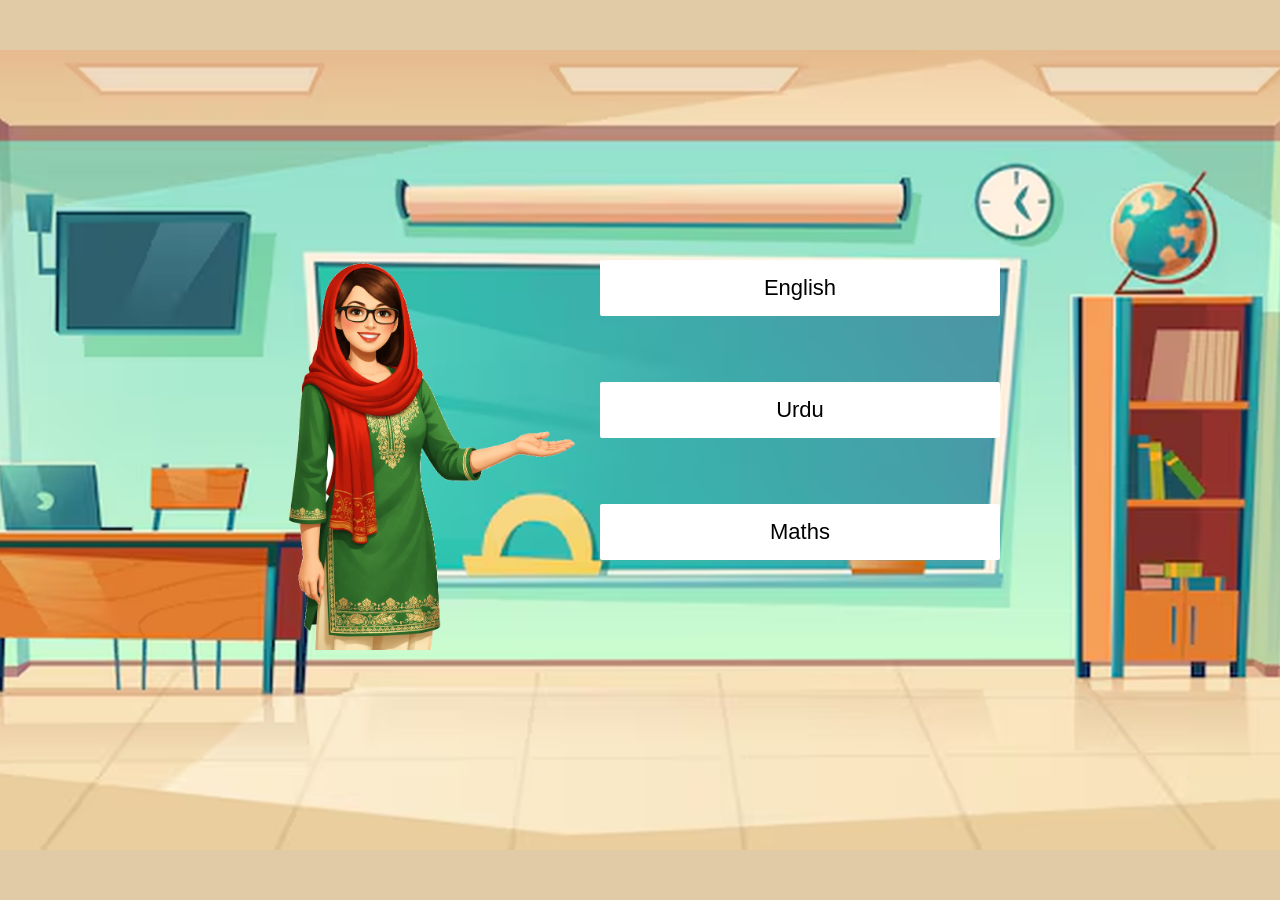
==== Classroom Design/index.html @ f614f6bc "Add files via upload" ====
<!DOCTYPE html>
<html lang="en">
<head>
<meta charset="UTF-8">
<title>Learning Board</title>
<link rel="stylesheet" href="style.css">
</head>

<body>

<div class="container">

    <div class="teacher">
    <img id="teacherImg" src="./media/middle.png" alt="Teacher">

<div class="board">

    <div class="box" 
    onmouseover="changeTeacher('up')" 
    onmouseleave="resetTeacher()">
    English
    </div>

    <div class="box" 
    onmouseover="changeTeacher('middle')" 
    onmouseleave="resetTeacher()">
    Urdu
    </div>

    <div class="box" 
    onmouseover="changeTeacher('down')" 
    onmouseleave="resetTeacher()">
    Maths
    </div>

</div>

</div>

</div>

<script src="script.js"></script>
</body>
</html>
---- Classroom Design/style.css ----
body{
    margin:0;
    height:100vh;
    display:flex;
    justify-content:center;
    align-items:center;
    background-image: url('./media/background.png');
    background-size: cover;
    background-position: center;
    background-repeat: no-repeat;
    font-family:sans-serif;
}

:root {
    --teacher-width: 300px; /* Configure the teacher image width here */
    --teacher-height: 400px; /* Configure the teacher image height here */
    --teacher-board-gap: 20px; /* Configure the distance between teacher and board here */
    --box-gap: 0px; /* Configure the space between buttons here */    
    --board-vertical-offset: -40px; /* Configure vertical position of the board (positive for down, negative for up) */
}

.container{
    display:flex;
    justify-content:center;
    align-items:center;
}

/* Blackboard */

.board{
    width:400px;
    height:300px;
    padding:0px;
    display:flex;
    flex-direction:column;
    justify-content:space-between;
    gap: var(--box-gap);    
    transform: translateY(var(--board-vertical-offset));
}

/* Subject boxes */

.box{
    background:white;
    padding:15px;
    text-align:center;
    font-size:22px;
    cursor:pointer;
    border-radius:2px;
}

.box:hover{
    background:#f5f5f5;
}

/* Teacher */

.teacher{
    position:relative;
    display:flex;
    align-items:center;
    gap: var(--teacher-board-gap);
    --board-vertical-offset: -40px;
    
}

.teacher img {
    width: var(--teacher-width);
    height: var(--teacher-height);
}

.teacher-body{
    height:320px;
}

.hand{
    position:absolute;
    top:120px;
    left:120px;
    height:80px;
    transform-origin:left center;
    transition:0.3s ease;
}
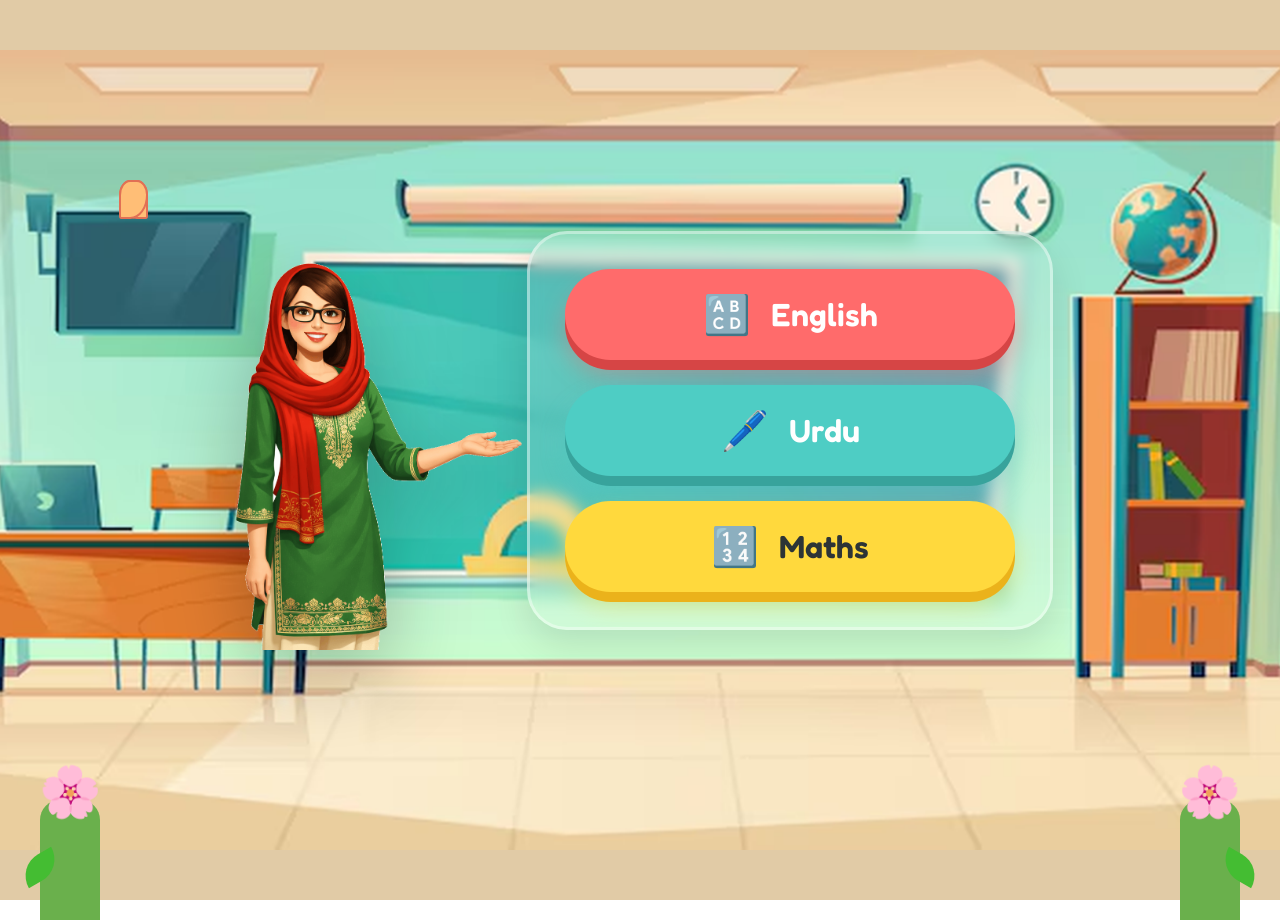
==== commit 68ce6a66: "feat: Implement an interactive classroom design web page with animated elements and subject selectio" ====
--- a/Classroom Design/index.html
+++ b/Classroom Design/index.html
@@ -1,44 +1,56 @@
 <!DOCTYPE html>
 <html lang="en">
+
 <head>
-<meta charset="UTF-8">
-<title>Learning Board</title>
-<link rel="stylesheet" href="style.css">
+    <meta charset="UTF-8">
+    <meta name="viewport" content="width=device-width, initial-scale=1.0">
+    <title>Learning Board</title>
+    <link rel="stylesheet" href="style.css">
 </head>
 
 <body>
 
-<div class="container">
+    <div class="container">
+        <div class="teacher">
+            <div id="speechBubble" class="speech-bubble">Hello! Let's learn together!</div>
+            <img id="teacherImg" src="./media/middle.png" alt="Teacher">
+        </div>
 
-    <div class="teacher">
-    <img id="teacherImg" src="./media/middle.png" alt="Teacher">
+        <div class="board">
+            <div class="box" data-subject="english" onmouseover="changeTeacher('up', 'English')"
+                onmouseleave="resetTeacher()">
+                English
+            </div>
 
-<div class="board">
+            <div class="box" data-subject="urdu" onmouseover="changeTeacher('middle', 'Urdu')"
+                onmouseleave="resetTeacher()">
+                Urdu
+            </div>
 
-    <div class="box" 
-    onmouseover="changeTeacher('up')" 
-    onmouseleave="resetTeacher()">
-    English
+            <div class="box" data-subject="maths" onmouseover="changeTeacher('down', 'Maths')"
+                onmouseleave="resetTeacher()">
+                Maths
+            </div>
+        </div>
     </div>
 
-    <div class="box" 
-    onmouseover="changeTeacher('middle')" 
-    onmouseleave="resetTeacher()">
-    Urdu
+    <!-- Decorative Elements -->
+    <div class="decor plant-left">
+        <div class="flower"></div>
+        <div class="leaf"></div>
     </div>
 
-    <div class="box" 
-    onmouseover="changeTeacher('down')" 
-    onmouseleave="resetTeacher()">
-    Maths
+    <div class="decor plant-right">
+        <div class="flower"></div>
+        <div class="leaf"></div>
     </div>
 
-</div>
+    <div class="butterfly">
+        <div class="wing left"></div>
+        <div class="wing right"></div>
+    </div>
 
-</div>
+    <script src="script.js"></script>
+</body>
 
-</div>
-
-<script src="script.js"></script>
-</body>
 </html>
--- a/Classroom Design/style.css
+++ b/Classroom Design/style.css
@@ -1,83 +1,327 @@
-body{
-    margin:0;
-    height:100vh;
-    display:flex;
-    justify-content:center;
-    align-items:center;
+/* Import child-friendly font */
+@import url('https://fonts.googleapis.com/css2?family=Fredoka:wght@400;600&display=swap');
+
+:root {
+    --teacher-width: 300px;
+    --teacher-height: 400px;
+    --teacher-board-gap: 40px;
+    --box-gap: 25px;
+    --board-vertical-offset: -20px;
+
+    /* Playful Palette */
+    --color-english: #FF6B6B;
+    --color-urdu: #4ECDC4;
+    --color-maths: #FFD93D;
+    --color-text: #2D3436;
+}
+
+body {
+    margin: 0;
+    height: 100vh;
+    display: flex;
+    justify-content: center;
+    align-items: center;
     background-image: url('./media/background.png');
     background-size: cover;
     background-position: center;
     background-repeat: no-repeat;
-    font-family:sans-serif;
-}
-
-:root {
-    --teacher-width: 300px; /* Configure the teacher image width here */
-    --teacher-height: 400px; /* Configure the teacher image height here */
-    --teacher-board-gap: 20px; /* Configure the distance between teacher and board here */
-    --box-gap: 0px; /* Configure the space between buttons here */    
-    --board-vertical-offset: -40px; /* Configure vertical position of the board (positive for down, negative for up) */
-}
-
-.container{
-    display:flex;
-    justify-content:center;
-    align-items:center;
-}
-
-/* Blackboard */
-
-.board{
-    width:400px;
-    height:300px;
-    padding:0px;
-    display:flex;
-    flex-direction:column;
-    justify-content:space-between;
-    gap: var(--box-gap);    
+    font-family: 'Fredoka', sans-serif;
+    overflow: hidden;
+}
+
+.container {
+    display: flex;
+    justify-content: center;
+    align-items: center;
+    z-index: 2;
+    perspective: 1000px;
+}
+
+/* Board Styling */
+.board {
+    width: 450px;
+    padding: 35px;
+    display: flex;
+    flex-direction: column;
+    gap: var(--box-gap);
     transform: translateY(var(--board-vertical-offset));
-}
-
-/* Subject boxes */
-
-.box{
-    background:white;
-    padding:15px;
-    text-align:center;
-    font-size:22px;
-    cursor:pointer;
-    border-radius:2px;
-}
-
-.box:hover{
-    background:#f5f5f5;
-}
-
-/* Teacher */
-
-.teacher{
-    position:relative;
-    display:flex;
-    align-items:center;
+    background: rgba(255, 255, 255, 0.15);
+    backdrop-filter: blur(8px);
+    border-radius: 40px;
+    border: 3px solid rgba(255, 255, 255, 0.4);
+    box-shadow: 0 15px 35px rgba(0, 0, 0, 0.1);
+}
+
+/* Playful 3D Subject Boxes */
+.box {
+    padding: 22px 40px;
+    text-align: center;
+    font-size: 32px;
+    font-weight: 600;
+    cursor: pointer;
+    border-radius: 60px;
+    transition: all 0.3s cubic-bezier(0.175, 0.885, 0.32, 1.275);
+    color: white;
+    position: relative;
+    user-select: none;
+    display: flex;
+    align-items: center;
+    justify-content: center;
+    gap: 20px;
+}
+
+.box[data-subject="english"] {
+    background: var(--color-english);
+    box-shadow: 0 10px 0 #D64545, 0 15px 25px rgba(255, 107, 107, 0.4);
+}
+
+.box[data-subject="urdu"] {
+    background: var(--color-urdu);
+    box-shadow: 0 10px 0 #38A39C, 0 15px 25px rgba(78, 205, 196, 0.4);
+}
+
+.box[data-subject="maths"] {
+    background: var(--color-maths);
+    color: var(--color-text);
+    box-shadow: 0 10px 0 #EBB21B, 0 15px 25px rgba(255, 217, 61, 0.4);
+}
+
+.box:hover {
+    transform: translateY(-8px) scale(1.05);
+}
+
+.box:active {
+    transform: translateY(4px);
+    box-shadow: 0 4px 0 rgba(0, 0, 0, 0.1);
+}
+
+/* Icons */
+.box::before {
+    font-size: 1.2em;
+}
+
+.box[data-subject="english"]::before {
+    content: '🔠';
+}
+
+.box[data-subject="urdu"]::before {
+    content: '🖊️';
+}
+
+.box[data-subject="maths"]::before {
+    content: '🔢';
+}
+
+/* Teacher & Floating */
+.teacher {
+    position: relative;
+    display: flex;
+    align-items: center;
     gap: var(--teacher-board-gap);
-    --board-vertical-offset: -40px;
-    
+    animation: float 5s ease-in-out infinite;
 }
 
 .teacher img {
     width: var(--teacher-width);
     height: var(--teacher-height);
-}
-
-.teacher-body{
-    height:320px;
-}
-
-.hand{
-    position:absolute;
-    top:120px;
-    left:120px;
-    height:80px;
-    transform-origin:left center;
-    transition:0.3s ease;
+    filter: drop-shadow(0 25px 40px rgba(0, 0, 0, 0.25));
+}
+
+@keyframes float {
+
+    0%,
+    100% {
+        transform: translateY(0);
+    }
+
+    50% {
+        transform: translateY(-15px);
+    }
+}
+
+/* Speech Bubble */
+.speech-bubble {
+    position: absolute;
+    top: -60px;
+    right: -20px;
+    background: white;
+    padding: 18px 30px;
+    border-radius: 40px;
+    color: var(--color-text);
+    font-size: 20px;
+    font-weight: 600;
+    box-shadow: 0 12px 30px rgba(0, 0, 0, 0.15);
+    opacity: 0;
+    transform: scale(0.6) translateY(20px);
+    transition: all 0.4s cubic-bezier(0.175, 0.885, 0.32, 1.275);
+    z-index: 10;
+}
+
+.speech-bubble.active {
+    opacity: 1;
+    transform: scale(1) translateY(0);
+}
+
+.speech-bubble::after {
+    content: '';
+    position: absolute;
+    bottom: -12px;
+    left: 45px;
+    width: 25px;
+    height: 25px;
+    background: white;
+    transform: rotate(45deg);
+}
+
+/* --- Decorative Elements --- */
+
+.decor {
+    position: absolute;
+    bottom: -20px;
+    z-index: 1;
+    pointer-events: auto;
+    cursor: pointer;
+}
+
+.plant-left {
+    left: 40px;
+}
+
+.plant-right {
+    right: 40px;
+    transform: scaleX(-1);
+}
+
+.flower {
+    width: 60px;
+    height: 120px;
+    background: #6ab04c;
+    border-radius: 20px 20px 0 0;
+    position: relative;
+    transform-origin: bottom center;
+    animation: sway 4s ease-in-out infinite;
+}
+
+.flower::before {
+    content: '🌸';
+    font-size: 50px;
+    position: absolute;
+    top: -40px;
+    left: 50%;
+    transform: translateX(-50%);
+}
+
+.leaf {
+    width: 40px;
+    height: 25px;
+    background: #44bd32;
+    border-radius: 40px 0;
+    position: absolute;
+    bottom: 40px;
+    left: -20px;
+    transform: rotate(-30deg);
+}
+
+@keyframes sway {
+
+    0%,
+    100% {
+        transform: rotate(-3deg);
+    }
+
+    50% {
+        transform: rotate(3deg);
+    }
+}
+
+.decor:hover .flower {
+    animation: wobble 0.5s ease-in-out infinite;
+}
+
+@keyframes wobble {
+
+    0%,
+    100% {
+        transform: scale(1);
+    }
+
+    50% {
+        transform: scale(1.1) rotate(5deg);
+    }
+}
+
+/* Butterfly */
+.butterfly {
+    position: absolute;
+    top: 20%;
+    left: 10%;
+    width: 40px;
+    height: 40px;
+    z-index: 3;
+    animation: flutterPath 15s linear infinite;
+    transform-style: preserve-3d;
+}
+
+.wing {
+    position: absolute;
+    width: 25px;
+    height: 35px;
+    background: #ffbe76;
+    border-radius: 50% 50% 10% 80%;
+    border: 2px solid #e17055;
+}
+
+.wing.left {
+    right: 50%;
+    transform-origin: right center;
+    animation: flapLeft 0.2s ease-in-out infinite alternate;
+}
+
+.wing.right {
+    left: 50%;
+    transform-origin: left center;
+    transform: scaleX(-1);
+    animation: flapRight 0.2s ease-in-out infinite alternate;
+}
+
+@keyframes flapLeft {
+    0% {
+        transform: rotateY(0deg);
+    }
+
+    100% {
+        transform: rotateY(70deg);
+    }
+}
+
+@keyframes flapRight {
+    0% {
+        transform: rotateY(0deg) scaleX(-1);
+    }
+
+    100% {
+        transform: rotateY(70deg) scaleX(-1);
+    }
+}
+
+@keyframes flutterPath {
+    0% {
+        transform: translate(0, 0) rotate(0deg);
+    }
+
+    25% {
+        transform: translate(30vw, -10vh) rotate(20deg);
+    }
+
+    50% {
+        transform: translate(60vw, 20vh) rotate(-20deg);
+    }
+
+    75% {
+        transform: translate(20vw, 40vh) rotate(10deg);
+    }
+
+    100% {
+        transform: translate(0, 0) rotate(0deg);
+    }
 }
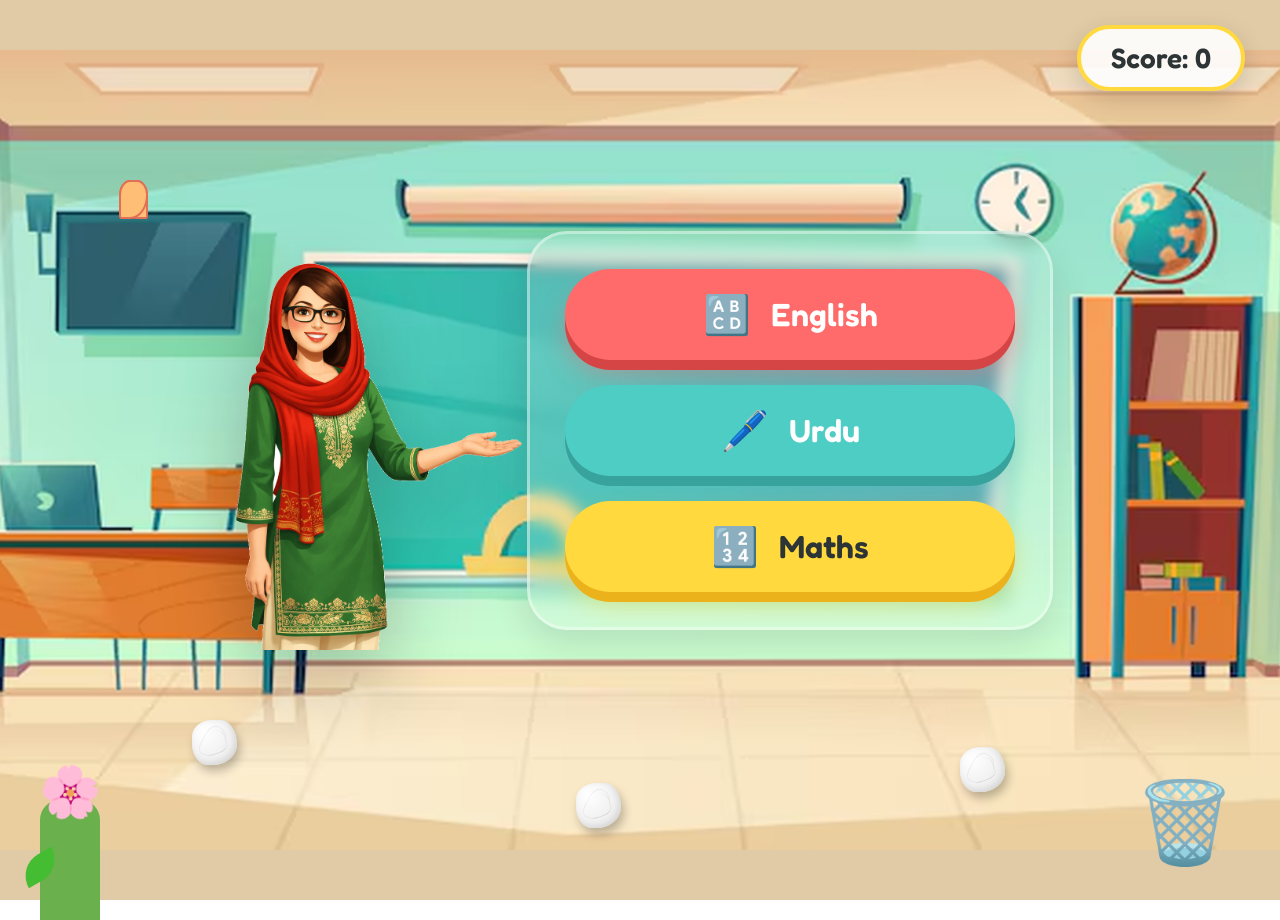
==== commit 5670259c: "feat: establish core UI and styling for an interactive classroom learning board." ====
--- a/Classroom Design/index.html
+++ b/Classroom Design/index.html
@@ -9,6 +9,8 @@
 </head>
 
 <body>
+    <!-- Score Board -->
+    <div id="scoreBoard" class="score-board">Score: <span id="scoreValue">0</span></div>
 
     <div class="container">
         <div class="teacher">
@@ -40,16 +42,23 @@
         <div class="leaf"></div>
     </div>
 
-    <div class="decor plant-right">
-        <div class="flower"></div>
-        <div class="leaf"></div>
-    </div>
+
 
     <div class="butterfly">
         <div class="wing left"></div>
         <div class="wing right"></div>
     </div>
 
+    <!-- Dustbin -->
+    <div id="dustbin" class="dustbin">
+        <div class="icon">🗑️</div>
+    </div>
+
+    <!-- Paper Balls -->
+    <div class="paper-ball" id="paper1" style="bottom: 15%; left: 15%;"></div>
+    <div class="paper-ball" id="paper2" style="bottom: 8%; left: 45%;"></div>
+    <div class="paper-ball" id="paper3" style="bottom: 12%; left: 75%;"></div>
+
     <script src="script.js"></script>
 </body>
 
--- a/Classroom Design/style.css
+++ b/Classroom Design/style.css
@@ -324,4 +324,115 @@
     100% {
         transform: translate(0, 0) rotate(0deg);
     }
+}
+
+/* --- Score Board --- */
+.score-board {
+    position: absolute;
+    top: 25px;
+    right: 35px;
+    background: rgba(255, 255, 255, 0.9);
+    padding: 12px 30px;
+    border-radius: 40px;
+    font-size: 28px;
+    font-weight: 600;
+    color: var(--color-text);
+    box-shadow: 0 8px 25px rgba(0, 0, 0, 0.15);
+    z-index: 100;
+    border: 4px solid var(--color-maths);
+}
+
+/* --- Dustbin --- */
+.dustbin {
+    position: absolute;
+    bottom: 30px;
+    right: 50px;
+    z-index: 10;
+    width: 90px;
+    height: 110px;
+    display: flex;
+    justify-content: center;
+    align-items: flex-end;
+}
+
+.dustbin .icon {
+    font-size: 80px;
+    user-select: none;
+    animation: bounceIdle 4s infinite ease-in-out;
+}
+
+@keyframes bounceIdle {
+
+    0%,
+    100% {
+        transform: translateY(0);
+    }
+
+    50% {
+        transform: translateY(-8px);
+    }
+}
+
+.dustbin.eat .icon {
+    animation: eatAnimation 0.5s ease-in-out;
+}
+
+@keyframes eatAnimation {
+    0% {
+        transform: scale(1);
+    }
+
+    50% {
+        transform: scale(1.2) rotate(-10deg) translateY(-10px);
+    }
+
+    100% {
+        transform: scale(1);
+    }
+}
+
+/* --- Paper Balls --- */
+.paper-ball {
+    position: absolute;
+    width: 45px;
+    height: 45px;
+    background: radial-gradient(circle at 12px 12px, #ffffff, #e6e6e6);
+    border-radius: 50% 40% 60% 40% / 40% 60% 50% 50%;
+    box-shadow: inset -2px -2px 6px rgba(0, 0, 0, 0.1), 3px 6px 10px rgba(0, 0, 0, 0.25);
+    cursor: grab;
+    z-index: 20;
+    transition: transform 0.2s, box-shadow 0.2s;
+    user-select: none;
+}
+
+.paper-ball::before {
+    content: '';
+    position: absolute;
+    top: 6px;
+    left: 10px;
+    right: 12px;
+    bottom: 6px;
+    border-radius: 40% 60% 50% 40%;
+    border-top: 1px solid rgba(0, 0, 0, 0.06);
+    border-left: 1px solid rgba(0, 0, 0, 0.06);
+    transform: rotate(30deg);
+}
+
+.paper-ball::after {
+    content: '';
+    position: absolute;
+    top: 12px;
+    left: 6px;
+    right: 10px;
+    bottom: 10px;
+    border-radius: 60% 40% 40% 50%;
+    border-bottom: 1px solid rgba(0, 0, 0, 0.1);
+    border-right: 1px solid rgba(0, 0, 0, 0.06);
+    transform: rotate(-20deg);
+}
+
+.paper-ball:active {
+    cursor: grabbing;
+    transform: scale(0.9);
+    box-shadow: inset -2px -2px 6px rgba(0, 0, 0, 0.15), 1px 2px 5px rgba(0, 0, 0, 0.2);
 }
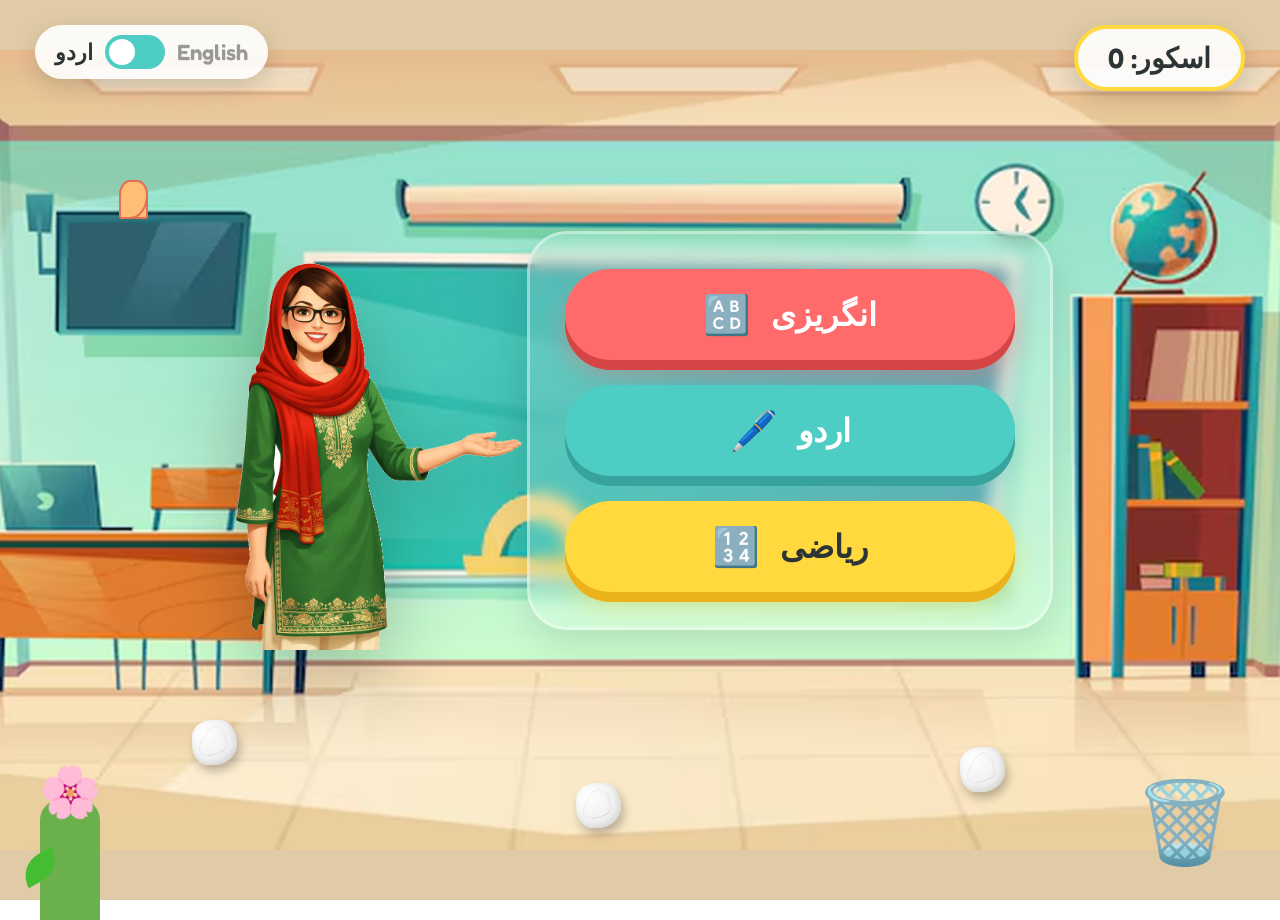
==== commit 0ab70180: "feat: Implement initial interactive learning board UI with core HTML structure, styling, and basic s" ====
--- a/Classroom Design/index.html
+++ b/Classroom Design/index.html
@@ -9,29 +9,39 @@
 </head>
 
 <body>
+    <!-- Language Toggle -->
+    <div class="lang-toggle">
+        <span id="langUrdu" class="active">اردو</span>
+        <label class="switch">
+            <input type="checkbox" id="langSwitch" onchange="toggleLanguage()">
+            <span class="slider round"></span>
+        </label>
+        <span id="langEnglish">English</span>
+    </div>
+
     <!-- Score Board -->
-    <div id="scoreBoard" class="score-board">Score: <span id="scoreValue">0</span></div>
+    <div id="scoreBoard" class="score-board"><span id="scoreLabel">اسکور:</span> <span id="scoreValue">0</span></div>
 
     <div class="container">
         <div class="teacher">
-            <div id="speechBubble" class="speech-bubble">Hello! Let's learn together!</div>
+            <div id="speechBubble" class="speech-bubble">ہیلو! آئیے مل کر سیکھیں!</div>
             <img id="teacherImg" src="./media/middle.png" alt="Teacher">
         </div>
 
         <div class="board">
-            <div class="box" data-subject="english" onmouseover="changeTeacher('up', 'English')"
+            <div class="box" id="englishBox" data-subject="english" onmouseover="changeTeacher('up', 'english')"
                 onmouseleave="resetTeacher()">
-                English
+                انگریزی
             </div>
 
-            <div class="box" data-subject="urdu" onmouseover="changeTeacher('middle', 'Urdu')"
+            <div class="box" id="urduBox" data-subject="urdu" onmouseover="changeTeacher('middle', 'urdu')"
                 onmouseleave="resetTeacher()">
-                Urdu
+                اردو
             </div>
 
-            <div class="box" data-subject="maths" onmouseover="changeTeacher('down', 'Maths')"
+            <div class="box" id="mathsBox" data-subject="maths" onmouseover="changeTeacher('down', 'maths')"
                 onmouseleave="resetTeacher()">
-                Maths
+                ریاضی
             </div>
         </div>
     </div>
--- a/Classroom Design/style.css
+++ b/Classroom Design/style.css
@@ -326,6 +326,84 @@
     }
 }
 
+/* --- Language Toggle --- */
+.lang-toggle {
+    position: absolute;
+    top: 25px;
+    left: 35px;
+    background: rgba(255, 255, 255, 0.9);
+    padding: 10px 20px;
+    border-radius: 40px;
+    display: flex;
+    align-items: center;
+    gap: 12px;
+    font-size: 22px;
+    font-weight: 600;
+    box-shadow: 0 8px 25px rgba(0, 0, 0, 0.15);
+    z-index: 100;
+}
+
+.lang-toggle span {
+    color: #999;
+    transition: 0.3s;
+}
+
+.lang-toggle span.active {
+    color: var(--color-text);
+}
+
+.switch {
+    position: relative;
+    display: inline-block;
+    width: 60px;
+    height: 34px;
+}
+
+.switch input {
+    opacity: 0;
+    width: 0;
+    height: 0;
+}
+
+.slider {
+    position: absolute;
+    cursor: pointer;
+    top: 0;
+    left: 0;
+    right: 0;
+    bottom: 0;
+    background-color: var(--color-urdu);
+    transition: .4s;
+}
+
+.slider:before {
+    position: absolute;
+    content: "";
+    height: 26px;
+    width: 26px;
+    left: 4px;
+    bottom: 4px;
+    background-color: white;
+    transition: .4s;
+}
+
+input:checked+.slider {
+    background-color: var(--color-english);
+}
+
+input:checked+.slider:before {
+    transform: translateX(26px);
+}
+
+.slider.round {
+    border-radius: 34px;
+}
+
+.slider.round:before {
+    border-radius: 50%;
+}
+
+
 /* --- Score Board --- */
 .score-board {
     position: absolute;
